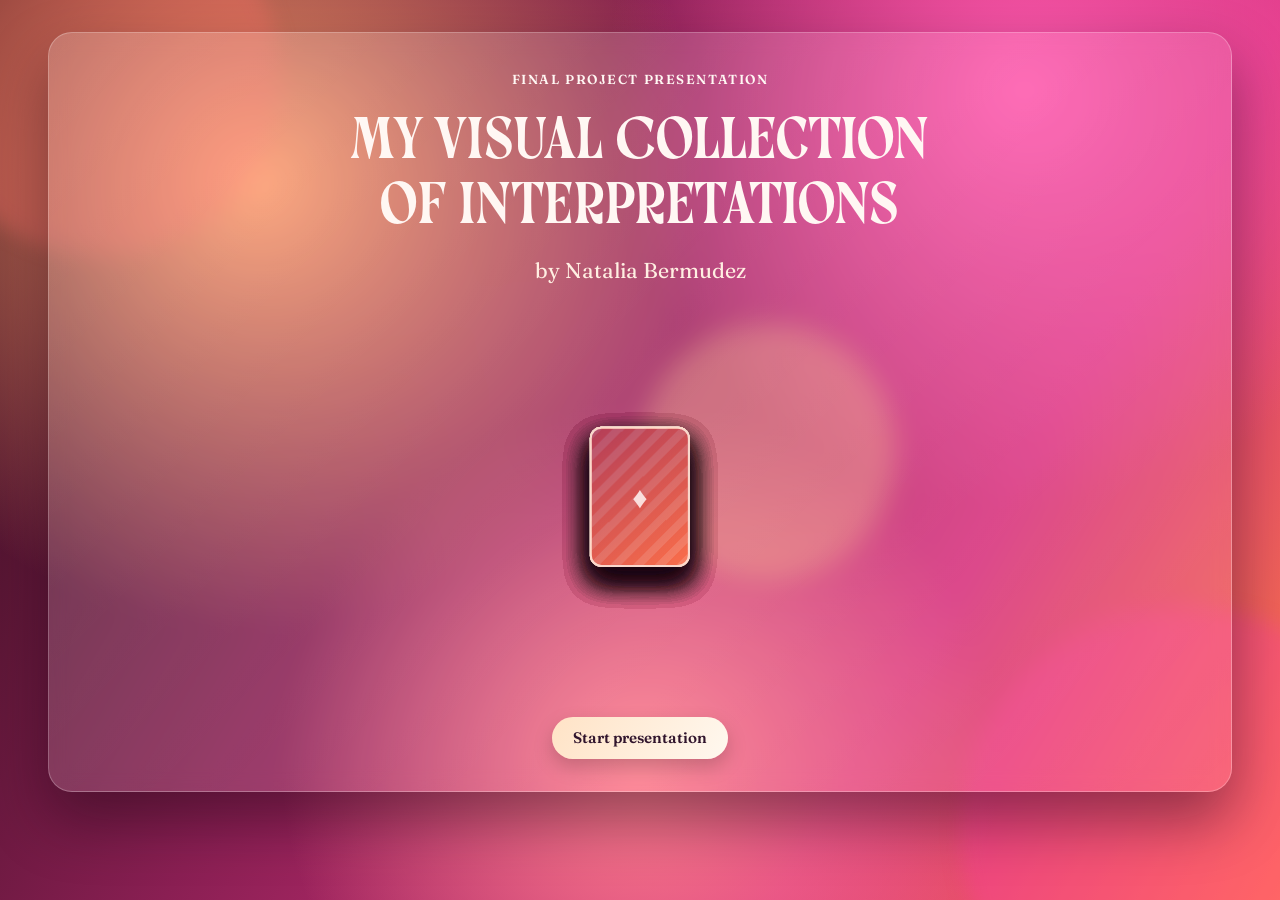
==== docs/index.html @ 8c39c0ec "Add files via upload" ====
<!DOCTYPE html>
<html lang="en">
  <head>
    <meta charset="UTF-8" />
    <meta name="viewport" content="width=device-width, initial-scale=1.0" />
    <title>Cards Presentation</title>
    <link rel="preconnect" href="https://fonts.googleapis.com" />
    <link rel="preconnect" href="https://fonts.gstatic.com" crossorigin />
    <link
      href="https://fonts.googleapis.com/css2?family=Bebas+Neue&family=Fraunces:opsz,wght@9..144,300;9..144,500;9..144,700&display=swap"
      rel="stylesheet"
    />
    <link rel="stylesheet" href="css/style.css" />
  </head>
  <body>
    <div class="bg-blobs" aria-hidden="true">
      <span class="blob blob-a"></span>
      <span class="blob blob-b"></span>
      <span class="blob blob-c"></span>
    </div>

    <main class="presentation" id="presentation">
      <section class="intro" id="intro">
        <p class="tag">Final Project Presentation</p>
        <h1 class="title">
          <span class="title-line title-line-a">My Visual Collection</span>
          <span class="title-line title-line-b">of Interpretations</span>
        </h1>
        <p class="subtitle">by Natalia Bermudez</p>

        <div class="deck-stage" id="deckStage" aria-hidden="true"></div>

        <button class="btn btn-primary" id="startBtn" type="button">
          Start presentation
        </button>
      </section>

      <section class="gallery-section hidden" id="gallerySection" aria-live="polite">
        <header class="top-bar">
          <div>
            <p class="tag">All cards</p>
            <h2 class="pair-title">Choose a pair to view in detail</h2>
          </div>
          <div class="controls">
            <button class="btn" id="musicBtnGallery" type="button" aria-pressed="false">Music: Off</button>
            <button class="btn" id="homeBtnGallery" type="button">Home</button>
          </div>
        </header>
        <div class="gallery-grid" id="galleryGrid"></div>
      </section>

      <section class="pair-section hidden" id="pairSection" aria-live="polite">
        <header class="top-bar">
          <div>
            <p class="tag">Pair <span id="pairCounter">1</span></p>
            <h2 class="pair-title" id="pairTitle">Pair title</h2>
          </div>

          <div class="controls">
            <button class="btn" id="musicBtn" type="button" aria-pressed="false">
              Music: Off
            </button>
            <button class="btn" id="zoomBtn" type="button">Pair zoom</button>
          </div>
        </header>

        <div class="pair-view" id="pairView">
          <article class="card-pane" id="cardOriginalPane">
            <p class="pane-label">Original interpretation</p>
            <button class="card-shell" id="cardOriginal" type="button" aria-label="Open original card in zoom">
              <img src="" alt="Original card" />
            </button>
          </article>

          <article class="card-pane" id="cardNewPane">
            <p class="pane-label">New visual interpretation</p>
            <button class="card-shell" id="cardNew" type="button" aria-label="Open new card in zoom">
              <img src="" alt="New card" />
            </button>
          </article>
        </div>

        <footer class="nav-bar">
          <button class="btn" id="homeBtnPair" type="button">Home</button>
          <button class="btn" id="backBtn" type="button">&#8592; Gallery</button>
          <button class="btn" id="prevBtn" type="button">Previous</button>
          <button class="btn btn-primary" id="nextBtn" type="button">Next</button>
        </footer>
      </section>
    </main>

    <div class="zoom-modal hidden" id="zoomModal" role="dialog" aria-modal="true" aria-labelledby="zoomTitle">
      <div class="zoom-panel">
        <header class="zoom-header">
          <h3 id="zoomTitle">Pair zoom</h3>
          <button class="btn" id="closeZoomBtn" type="button">Close</button>
        </header>

        <div class="zoom-grid">
          <figure class="flip-card" id="zoomCard1">
            <div class="flip-inner">
              <div class="flip-face flip-front-face">
                <img id="zoomBackImg1" src="" alt="Back original" />
              </div>
              <div class="flip-face flip-back-face">
                <img id="zoomOriginal" src="" alt="Original interpretation" />
              </div>
            </div>
            <figcaption>Original interpretation <span class="flip-hint">&#8635; tap to flip</span></figcaption>
          </figure>
          <figure class="flip-card" id="zoomCard2">
            <div class="flip-inner">
              <div class="flip-face flip-front-face">
                <img id="zoomBackImg2" src="" alt="Back new interpretation" />
              </div>
              <div class="flip-face flip-back-face">
                <img id="zoomNew" src="" alt="New visual interpretation" />
              </div>
            </div>
            <figcaption>New visual interpretation <span class="flip-hint">&#8635; tap to flip</span></figcaption>
          </figure>
        </div>
      </div>
    </div>

    <audio id="bgAudio" loop preload="none" aria-hidden="true">
      <source src="assets/audio/Florian Christl - Natural.mp3" type="audio/mpeg" />
    </audio>
    <script src="js/main.js"></script>
  </body>
</html>
---- docs/css/style.css ----
:root {
  --bg-deep: #2a0d17;
  --bg-warm: #ff6e2f;
  --bg-pink: #ff4f9d;
  --card-shadow: 0 24px 50px rgba(0, 0, 0, 0.35);
  --surface: rgba(255, 255, 255, 0.15);
  --surface-strong: rgba(255, 255, 255, 0.92);
  --ink: #251525;
  --ink-soft: #6a2d52;
}

@font-face {
  font-family: "Fisterra";
  src: url("../assets/Fonts/Demo_Fonts%202/DEMO-tty-fisterra-fora.otf") format("opentype"),
    local("Fisterra");
  font-display: swap;
}

* {
  box-sizing: border-box;
}

body {
  margin: 0;
  font-family: "Fraunces", serif;
  color: #fff7f3;
  min-height: 100vh;
  overflow: hidden;
  background: radial-gradient(circle at 20% 20%, #ff9a6a 0%, transparent 36%),
    radial-gradient(circle at 80% 10%, #ff58ad 0%, transparent 32%),
    radial-gradient(circle at 50% 85%, #ff7f8e 0%, transparent 36%),
    linear-gradient(120deg, var(--bg-deep), #8a1f53 38%, #d8347f 72%, #ff7b45);
}

.bg-blobs {
  position: fixed;
  inset: 0;
  pointer-events: none;
  z-index: 0;
  overflow: hidden;
}

.blob {
  position: absolute;
  border-radius: 50%;
  filter: blur(10px);
  opacity: 0.35;
  animation: drift 13s ease-in-out infinite alternate;
}

.blob-a {
  width: 28vw;
  height: 28vw;
  background: #ff6f66;
  top: -8vw;
  left: -6vw;
}

.blob-b {
  width: 35vw;
  height: 35vw;
  background: #ff3da4;
  bottom: -12vw;
  right: -10vw;
  animation-duration: 17s;
}

.blob-c {
  width: 20vw;
  height: 20vw;
  background: #ffbf86;
  top: 36vh;
  right: 30vw;
  animation-duration: 11s;
}

.presentation {
  position: relative;
  z-index: 1;
  min-height: 100vh;
  width: 100%;
  padding: 2rem 3rem;
}

.intro,
.pair-section {
  height: calc(100vh - 4rem);
  max-height: 760px;
  border-radius: 24px;
  backdrop-filter: blur(10px);
  background: linear-gradient(
    135deg,
    rgba(255, 255, 255, 0.18),
    rgba(255, 255, 255, 0.08)
  );
  border: 1px solid rgba(255, 255, 255, 0.25);
  box-shadow: 0 28px 60px rgba(26, 5, 18, 0.45);
}

.intro {
  display: grid;
  grid-template-rows: auto auto auto 1fr auto;
  justify-items: center;
  text-align: center;
  padding: 2.4rem 2rem 2rem;
}

.tag {
  margin: 0 0 0.3rem;
  letter-spacing: 0.12em;
  text-transform: uppercase;
  font-size: 0.82rem;
  line-height: 1.35;
  font-weight: 600;
}

.title {
  margin: 0.85rem 0 0;
  font-family: "Fisterra", "Bebas Neue", sans-serif;
  font-size: clamp(1.9rem, 4.6vw, 3.7rem);
  letter-spacing: 0.02em;
  font-weight: 400;
  line-height: 1.12;
  text-transform: none;
  max-width: 20ch;
  text-align: center;
}

.title-line {
  display: block;
}

.title-line-b {
  letter-spacing: 0.02em;
}

.subtitle {
  margin: 1rem 0 0;
  max-width: 800px;
  font-family: "Fraunces", serif;
  font-size: clamp(1rem, 2.2vw, 1.35rem);
  line-height: 1.5;
  color: #ffefe2;
}

.deck-stage {
  position: relative;
  width: min(92vw, 1100px);
  height: min(48vh, 360px);
  margin-top: 1.8rem;
  perspective: 1200px;
}

.intro .btn-primary {
  margin-top: 0.6rem;
}

.deck-card {
  --x: 0;
  --y: 0;
  --r: 0deg;
  --delay: 0s;
  position: absolute;
  left: 50%;
  top: 50%;
  width: clamp(92px, 8vw, 132px);
  aspect-ratio: 5 / 7;
  border-radius: 12px;
  border: 2px solid rgba(255, 230, 216, 0.9);
  box-shadow: 0 14px 28px rgba(20, 6, 13, 0.22);
  background: repeating-linear-gradient(
      -45deg,
      rgba(255, 240, 230, 0.24) 0 8px,
      rgba(255, 166, 140, 0.22) 8px 16px
    ),
    linear-gradient(145deg, #9f2049, #f95e38);
  transform: translate(-50%, -50%) rotate(0deg) scale(0.98);
  transition: transform 1.2s cubic-bezier(0.22, 1, 0.36, 1),
    filter 0.8s ease;
  transition-delay: var(--delay);
}

.deck-card::after {
  content: "\2666";
  position: absolute;
  inset: 0;
  display: grid;
  place-items: center;
  font-size: clamp(1.6rem, 2.4vw, 2.1rem);
  color: rgba(255, 245, 242, 0.85);
}

.deck-stage.scattered .deck-card {
  transform: translate(calc(-50% + var(--x)), calc(-50% + var(--y))) rotate(var(--r))
    scale(1);
}

.hidden {
  display: none !important;
}

.btn {
  border: none;
  border-radius: 999px;
  padding: 0.72rem 1.3rem;
  font-family: "Fraunces", serif;
  font-weight: 600;
  font-size: 0.95rem;
  color: #31152d;
  background: var(--surface-strong);
  cursor: pointer;
  box-shadow: 0 8px 20px rgba(0, 0, 0, 0.2);
  transition: transform 0.2s ease, box-shadow 0.2s ease;
}

.btn:hover {
  transform: translateY(-2px);
  box-shadow: 0 14px 26px rgba(0, 0, 0, 0.28);
}

.btn:disabled {
  opacity: 0.5;
  cursor: not-allowed;
  transform: none;
  box-shadow: 0 6px 12px rgba(0, 0, 0, 0.14);
}

.btn-primary {
  background: linear-gradient(120deg, #ffe3c6, #fff8ef);
}

.pair-section {
  padding: 1.2rem 1.2rem 1rem;
  display: grid;
  grid-template-rows: auto 1fr auto;
  gap: 0.8rem;
}

.top-bar,
.nav-bar {
  display: flex;
  align-items: center;
  justify-content: space-between;
  gap: 1rem;
}

.controls {
  display: flex;
  gap: 0.7rem;
}

.pair-title {
  margin: 0.3rem 0 0;
  font-size: clamp(1.4rem, 2.6vw, 2rem);
}

.pair-view {
  display: grid;
  grid-template-columns: 1fr 1fr;
  gap: 1.2rem;
  min-height: 0;
  transform-origin: center;
}

/* single-card mode: center the one visible card at full pair width */
.pair-view:has(> article[style*="visibility: hidden"]),
.pair-view:has(> article[style*="visibility:hidden"]) {
  grid-template-columns: minmax(0, 420px);
  justify-content: center;
}

/* let aspect-ratio control height in single-card mode */
.pair-view:has(> article[style*="visibility: hidden"]) .card-pane,
.pair-view:has(> article[style*="visibility:hidden"]) .card-pane {
  align-self: start;
}

.pair-view:has(> article[style*="visibility: hidden"]) .card-shell,
.pair-view:has(> article[style*="visibility:hidden"]) .card-shell {
  height: auto;
}

.pair-view.turning {
  animation: pageTurn 0.7s ease;
}

.card-pane {
  min-height: 0;
  display: grid;
  grid-template-rows: auto 1fr;
  gap: 0.5rem;
}

.pane-label {
  margin: 0;
  font-size: 0.95rem;
  color: #fff0e2;
}

.card-shell {
  width: 100%;
  height: 100%;
  min-height: 220px;
  aspect-ratio: 7 / 9.8;
  border-radius: 18px;
  border: 2px solid rgba(255, 255, 255, 0.32);
  overflow: hidden;
  padding: 0;
  background: rgba(255, 255, 255, 0.16);
  cursor: zoom-in;
  box-shadow: var(--card-shadow);
}

.card-shell img {
  width: 100%;
  height: 100%;
  object-fit: cover;
  display: block;
}

.zoom-modal {
  position: fixed;
  inset: 0;
  z-index: 5;
  background: rgba(16, 7, 17, 0.7);
  backdrop-filter: blur(8px);
  display: grid;
  place-items: center;
  padding: 1rem;
}

.zoom-panel {
  width: min(1200px, 95vw);
  max-height: 92vh;
  overflow: auto;
  border-radius: 20px;
  background: linear-gradient(140deg, #fff7eb, #ffd8be);
  color: var(--ink);
  padding: 1rem;
}

.zoom-header {
  display: flex;
  justify-content: space-between;
  align-items: center;
  gap: 1rem;
}

.zoom-header h3 {
  margin: 0;
}

@keyframes pageTurn {
  0% {
    transform: perspective(1000px) rotateY(0deg) scale(1);
    opacity: 1;
  }
  35% {
    transform: perspective(1000px) rotateY(-18deg) scale(0.98);
    opacity: 0.4;
  }
  100% {
    transform: perspective(1000px) rotateY(0deg) scale(1);
    opacity: 1;
  }
}

@keyframes drift {
  from {
    transform: translate3d(0, 0, 0) scale(1);
  }
  to {
    transform: translate3d(1.8vw, -2.3vh, 0) scale(1.08);
  }
}

@media (max-width: 1000px) {
  body {
    overflow: auto;
  }

  .presentation {
    padding: 1rem;
  }

  .intro,
  .pair-section {
    height: auto;
    min-height: calc(100vh - 2rem);
  }

  .pair-view,
  .zoom-grid {
    grid-template-columns: 1fr;
  }

  .top-bar,
  .nav-bar {
    flex-wrap: wrap;
  }

  .controls {
    width: 100%;
    justify-content: flex-start;
  }

  .gallery-section {
    height: auto;
    min-height: calc(100vh - 2rem);
    max-height: none;
  }
}

/* ── GALLERY ────────────────────────────────────────────── */

.gallery-section {
  height: calc(100vh - 4rem);
  max-height: 760px;
  border-radius: 24px;
  backdrop-filter: blur(10px);
  background: linear-gradient(
    135deg,
    rgba(255, 255, 255, 0.18),
    rgba(255, 255, 255, 0.08)
  );
  border: 1px solid rgba(255, 255, 255, 0.25);
  box-shadow: 0 28px 60px rgba(26, 5, 18, 0.45);
  display: grid;
  grid-template-rows: auto 1fr;
  gap: 0.8rem;
  padding: 1.2rem;
  overflow: hidden;
}

.gallery-grid {
  display: grid;
  grid-template-columns: repeat(5, minmax(0, 1fr));
  gap: 0.65rem;
  overflow-y: auto;
  padding: 0.4rem 0.2rem 0.6rem;
  align-content: start;
  scrollbar-width: thin;
  scrollbar-color: rgba(255, 180, 140, 0.4) transparent;
}

@media (max-width: 1200px) {
  .gallery-grid {
    grid-template-columns: repeat(4, minmax(0, 1fr));
  }
}

@media (max-width: 760px) {
  .gallery-grid {
    grid-template-columns: repeat(2, minmax(0, 1fr));
  }
}

.gallery-item {
  background: rgba(255, 255, 255, 0.08);
  border: 1px solid rgba(255, 255, 255, 0.22);
  border-radius: 12px;
  padding: 0.35rem;
  cursor: pointer;
  display: flex;
  flex-direction: column;
  gap: 0.3rem;
  opacity: 0;
  transform: translateY(14px);
  transition: opacity 0.45s ease, transform 0.45s ease, box-shadow 0.2s ease;
}

.gallery-item.visible {
  opacity: 1;
  transform: translateY(0);
}

.gallery-item:hover {
  box-shadow: 0 10px 28px rgba(0, 0, 0, 0.38);
  border-color: rgba(255, 220, 190, 0.55);
}

/* Contenedor del back con numero superpuesto */
.gallery-back-wrap {
  position: relative;
  width: 100%;
  margin: 0 auto;
  aspect-ratio: 5 / 7;
  border-radius: 10px;
  overflow: hidden;
}

.gallery-back-img {
  width: 100%;
  height: 100%;
  object-fit: cover;
  display: block;
  border-radius: 10px;
}

.gallery-pair-num {
  position: absolute;
  bottom: 0.4rem;
  right: 0.5rem;
  font-family: "Bebas Neue", sans-serif;
  font-size: 1.4rem;
  color: rgba(255, 245, 242, 0.95);
  text-shadow: 0 2px 8px rgba(0, 0, 0, 0.7);
  line-height: 1;
}

.gallery-item-label {
  margin: 0;
  font-size: 0.7rem;
  text-align: center;
  color: #ffe8d8;
  line-height: 1.3;
}

/* ── ZOOM — dos cartas siempre juntas ───────────────────── */
.zoom-grid {
  display: grid;
  grid-template-columns: 1fr 1fr;
  gap: 1rem;
  margin-top: 0.8rem;
}

/* single-card mode: center the one visible card */
.zoom-grid:has(> figure[style*="display: none"]),
.zoom-grid:has(> figure[style*="display:none"]) {
  grid-template-columns: 1fr;
  justify-items: center;
  max-width: 360px;
  margin-left: auto;
  margin-right: auto;
}

.zoom-grid figure {
  margin: 0;
  width: min(100%, 320px);
  justify-self: center;
  background: rgba(255, 255, 255, 0.8);
  border-radius: 12px;
  padding: 0.5rem;
  display: flex;
  flex-direction: column;
  gap: 0.4rem;
}

.zoom-grid figcaption {
  font-size: 0.9rem;
  color: var(--ink-soft);
  font-weight: 600;
}

.zoom-grid img {
  width: 100%;
  height: 100%;
  border-radius: 8px;
  display: block;
  object-fit: cover;
}

/* ── Flip card 3D ─────────────────────────────────────────── */
.flip-card {
  cursor: pointer;
  display: flex;
  flex-direction: column;
  gap: 0.45rem;
  user-select: none;
}

.flip-inner {
  position: relative;
  width: 100%;
  aspect-ratio: 5 / 7;
  transform-style: preserve-3d;
  transition: transform 0.65s cubic-bezier(0.4, 0.2, 0.2, 1);
}

.flip-card.flipped .flip-inner {
  transform: rotateY(180deg);
}

.flip-face {
  position: absolute;
  inset: 0;
  border-radius: 10px;
  overflow: hidden;
  backface-visibility: hidden;
  -webkit-backface-visibility: hidden;
}

.flip-back-face {
  transform: rotateY(180deg);
}

.flip-hint {
  font-size: 0.75rem;
  opacity: 0.65;
  font-family: "Fisterra", "Fraunces", serif;
  font-weight: 400;
  margin-left: 0.35rem;
}
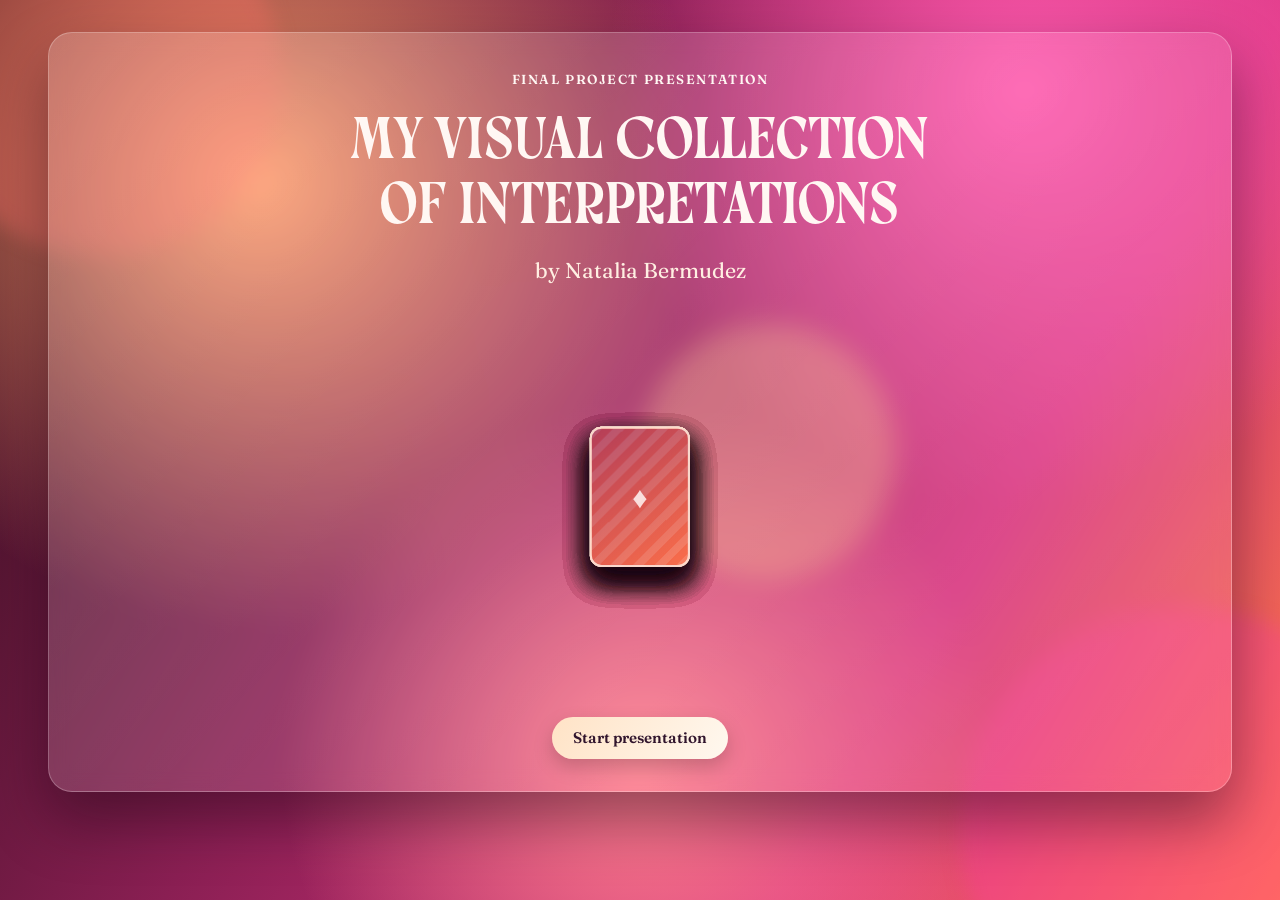
==== commit 2e3a298d: "Add files via upload" ====
--- a/docs/index.html
+++ b/docs/index.html
@@ -123,7 +123,7 @@
       </div>
     </div>
 
-    <audio id="bgAudio" loop preload="none" aria-hidden="true">
+    <audio id="bgAudio" loop preload="auto" aria-hidden="true">
       <source src="assets/audio/Florian Christl - Natural.mp3" type="audio/mpeg" />
     </audio>
     <script src="js/main.js"></script>
--- a/docs/css/style.css
+++ b/docs/css/style.css
@@ -281,7 +281,8 @@
 }
 
 .pair-view.turning {
-  animation: pageTurn 0.7s ease;
+  animation: pageTurn 0.45s ease;
+  will-change: transform, opacity;
 }
 
 .card-pane {
@@ -316,6 +317,7 @@
   height: 100%;
   object-fit: cover;
   display: block;
+  will-change: auto;
 }
 
 .zoom-modal {
